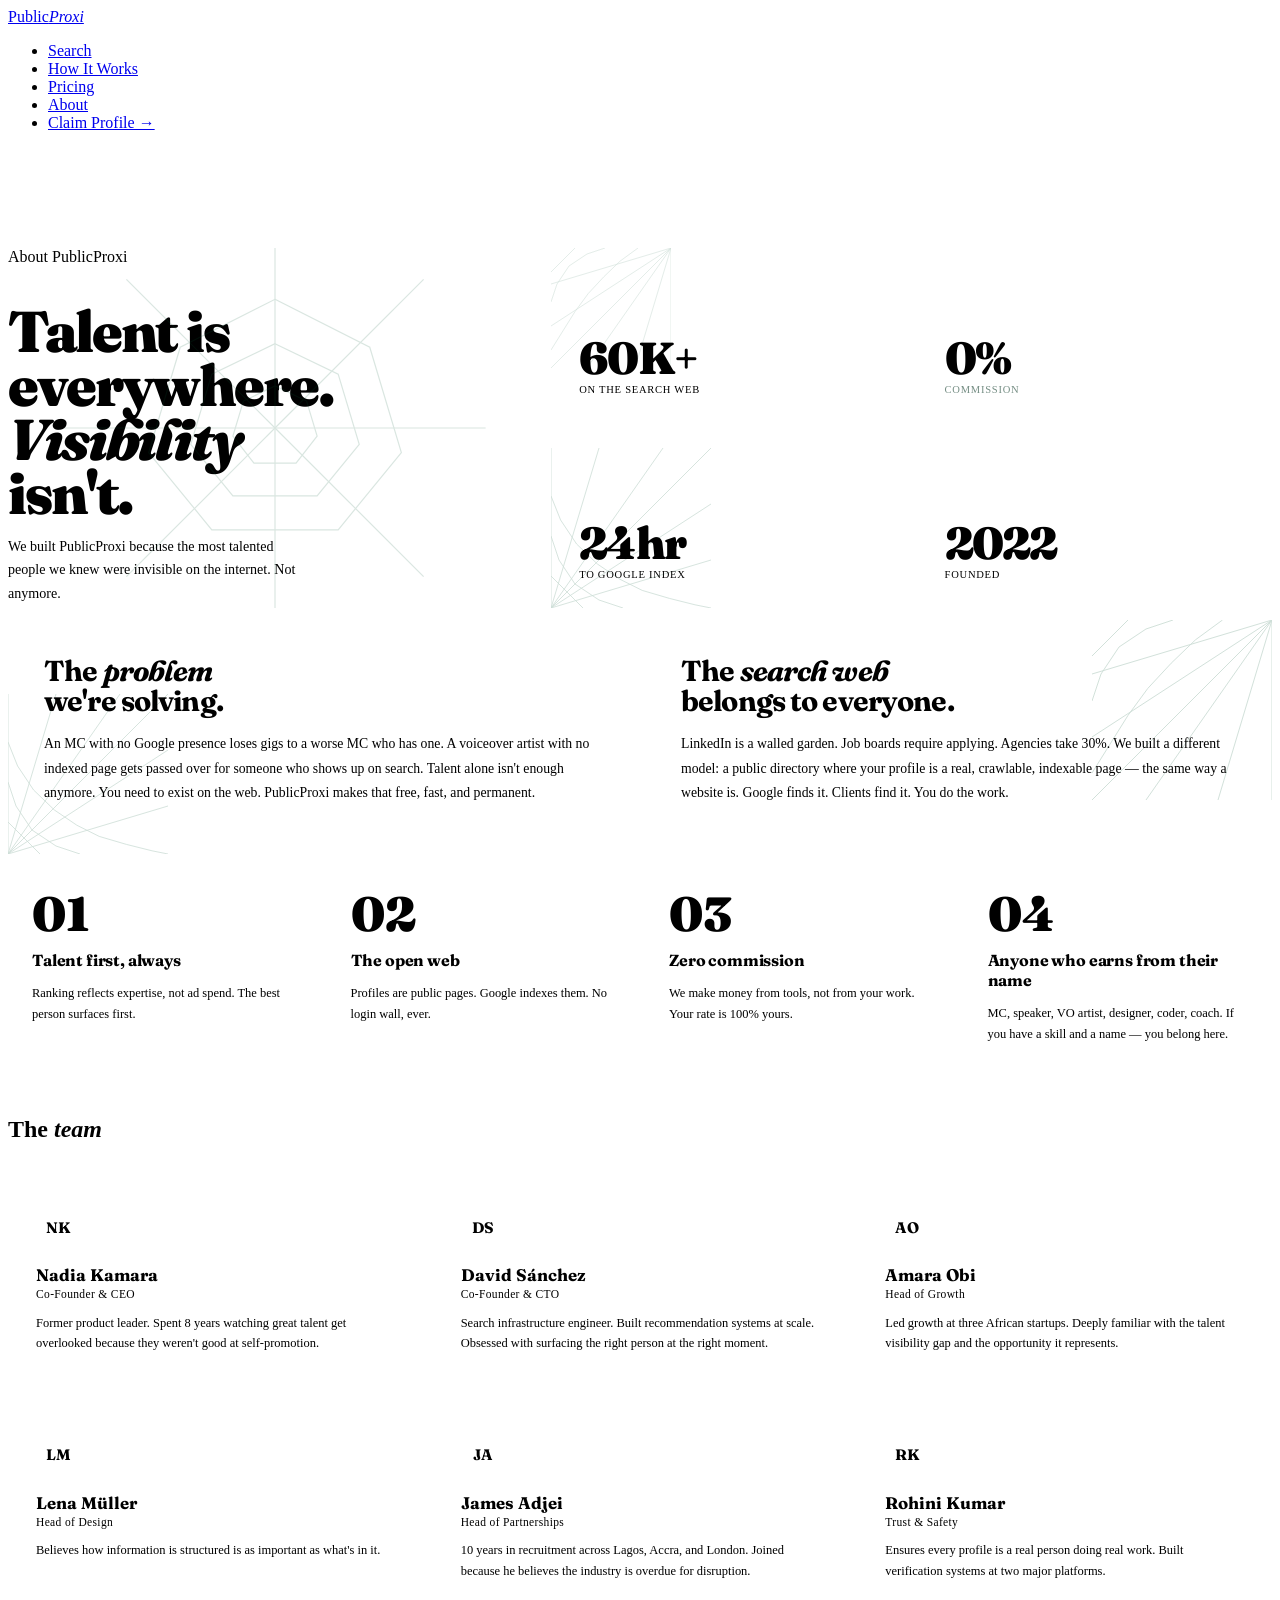
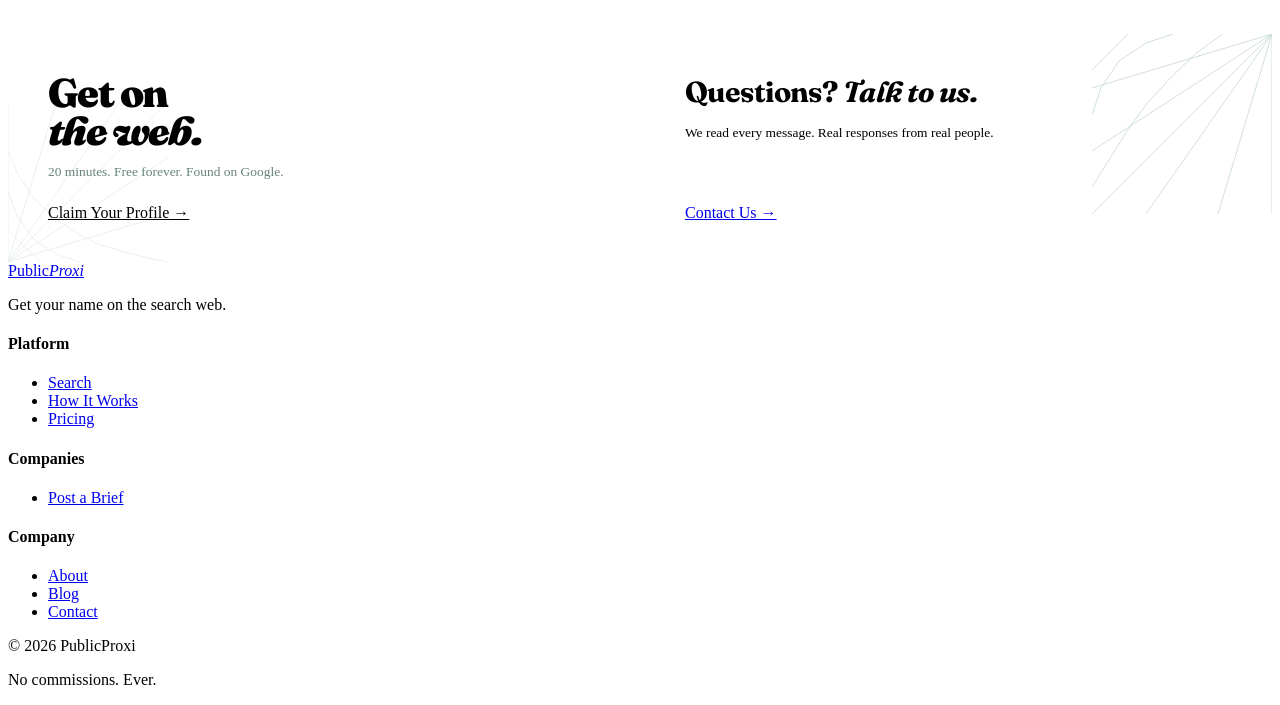
==== about.html @ 4a05eae5 "demo upload" ====
<!DOCTYPE html><html lang="en"><head><meta charset="UTF-8"/><meta name="viewport" content="width=device-width,initial-scale=1.0"/><title>About — PublicProxi</title><link rel="preconnect" href="https://fonts.googleapis.com"/><link rel="preconnect" href="https://fonts.gstatic.com" crossorigin/><link href="https://fonts.googleapis.com/css2?family=Fraunces:ital,opsz,wght@0,9..144,700;0,9..144,900;1,9..144,300;1,9..144,700&family=DM+Sans:wght@300;400;500&display=swap" rel="stylesheet"/><link rel="stylesheet" href="shared.css"/>
<style>
.page-top{padding-top:100px}
.web-radial{position:absolute;inset:0;pointer-events:none;z-index:0;opacity:.15;display:flex;align-items:center;justify-content:center}
.web-radial svg{width:130%;height:130%;position:absolute;top:50%;left:50%;transform:translate(-50%,-50%)}
.wc{position:absolute;pointer-events:none;z-index:0}
.wc-tr{top:0;right:0;width:180px;height:180px;opacity:.2}
.wc-bl{bottom:0;left:0;width:160px;height:160px;opacity:.2}
.wc-tl{top:0;left:0;width:150px;height:150px;opacity:.18}
/* HERO */
.g-about-hero{display:grid;grid-template-columns:1.5fr 1fr 1fr;grid-template-rows:auto auto;gap:10px;margin-bottom:12px}
.t-ah-hl{grid-column:1;grid-row:1/3;background:var(--void);position:relative;overflow:hidden}
.t-ah-hl .ti{justify-content:flex-end;min-height:360px}
.ah-h{font-family:'Fraunces',serif;font-size:clamp(2.5rem,4.5vw,4.5rem);font-weight:900;letter-spacing:-.04em;line-height:.94;margin-bottom:14px}
.ah-h em{font-style:italic;color:var(--signal)}
.ah-p{font-size:.88rem;color:var(--muted);font-weight:300;line-height:1.65;max-width:300px}
.t-stat{display:flex;flex-direction:column;justify-content:flex-end;padding:28px;position:relative;overflow:hidden}
.t-stata{grid-column:2;grid-row:1;background:var(--surface);border:1px solid var(--rule);border-radius:var(--radius)}
.t-statb{grid-column:3;grid-row:1;background:var(--signal);border-radius:var(--radius)}
.t-statc{grid-column:2;grid-row:2;background:var(--lift);border:1px solid var(--rule);border-radius:var(--radius)}
.t-statd{grid-column:3;grid-row:2;background:var(--surface);border:1px solid var(--rule);border-radius:var(--radius)}
.sn{font-family:'Fraunces',serif;font-size:2.8rem;font-weight:900;letter-spacing:-.04em;line-height:1;margin-bottom:3px}
.sn em{font-style:normal;color:var(--signal)}
.t-statb .sn{color:var(--void)}.t-statb .sn em{color:var(--void)}
.sl{font-size:.66rem;color:var(--muted);text-transform:uppercase;letter-spacing:.07em}
.t-statb .sl{color:rgba(2,48,30,.55)}
/* MANIFESTO */
.g-manifesto{display:grid;grid-template-columns:1fr 1fr;gap:10px;margin-bottom:12px}
.t-mani{background:var(--lift);border-radius:var(--radius);border:1px solid var(--rule);padding:36px;position:relative;overflow:hidden}
.mani-h{font-family:'Fraunces',serif;font-size:1.8rem;font-weight:700;letter-spacing:-.03em;line-height:1.05;margin-bottom:16px}
.mani-h em{font-style:italic;color:var(--signal)}
.mani-p{font-size:.86rem;color:var(--muted);line-height:1.75;font-weight:300}
/* BELIEFS */
.g-beliefs{display:grid;grid-template-columns:repeat(4,1fr);gap:10px;margin-bottom:12px}
.belief{background:var(--surface);border:1px solid var(--rule);border-radius:var(--radius);padding:24px;position:relative;overflow:hidden;transition:background .2s}
.belief:hover{background:var(--lift)}
.belief-n{font-family:'Fraunces',serif;font-size:3rem;font-weight:900;color:var(--rule);line-height:1;margin-bottom:12px;transition:color .3s}
.belief:hover .belief-n{color:var(--signal)}
.belief-h{font-family:'Fraunces',serif;font-size:1rem;font-weight:700;letter-spacing:-.01em;margin-bottom:8px}
.belief-p{font-size:.78rem;color:var(--muted);line-height:1.65;font-weight:300}
/* TEAM */
.g-team{display:grid;grid-template-columns:repeat(3,1fr);gap:10px;margin-bottom:12px}
.team-label{grid-column:1/-1;padding:4px 0}
.tcard{background:var(--surface);border:1px solid var(--rule);border-radius:var(--radius);padding:28px;transition:background .2s}
.tcard:hover{background:var(--lift)}
.tc-avi{width:44px;height:44px;border-radius:50%;background:var(--lift);border:1.5px solid var(--rule);display:flex;align-items:center;justify-content:center;font-family:'Fraunces',serif;font-size:.95rem;font-weight:700;margin-bottom:16px}
.tc-name{font-family:'Fraunces',serif;font-size:1.05rem;font-weight:700;margin-bottom:3px}
.tc-role{font-size:.72rem;color:var(--signal);font-weight:500;letter-spacing:.03em;margin-bottom:10px}
.tc-bio{font-size:.78rem;color:var(--muted);line-height:1.65;font-weight:300}
/* CTA */
.g-acta{display:grid;grid-template-columns:1fr 1fr;gap:10px}
.acta-sig{background:var(--signal);border-radius:var(--radius);padding:40px;position:relative;overflow:hidden}
.acta-h{font-family:'Fraunces',serif;font-size:2.5rem;font-weight:900;line-height:.96;letter-spacing:-.04em;color:var(--void);margin-bottom:10px}
.acta-h em{font-style:italic}
.acta-p{font-size:.84rem;color:rgba(2,48,30,.6);font-weight:300;margin-bottom:24px}
.acta-dark{background:var(--void);border-radius:var(--radius);padding:40px;border:1px solid var(--rule);position:relative;overflow:hidden;display:flex;flex-direction:column;justify-content:space-between}
.acta-dh{font-family:'Fraunces',serif;font-size:1.8rem;font-weight:700;letter-spacing:-.02em;margin-bottom:10px}
.acta-dh em{font-style:italic;color:var(--signal)}
.acta-dp{font-size:.84rem;color:var(--muted);font-weight:300;line-height:1.6}
@media(max-width:900px){
  .g-about-hero{grid-template-columns:1fr 1fr}
  .t-ah-hl{grid-column:1/3}
  .g-manifesto,.g-acta{grid-template-columns:1fr}
  .g-beliefs{grid-template-columns:1fr 1fr}
  .g-team{grid-template-columns:1fr 1fr}
}
</style></head><body>
<svg width="0" height="0" style="position:absolute"><defs>
<symbol id="wf" viewBox="0 0 400 400"><g fill="none" stroke="#0A5C38" stroke-width="1"><line x1="200" y1="200" x2="200" y2="20"/><line x1="200" y1="200" x2="327" y2="73"/><line x1="200" y1="200" x2="380" y2="200"/><line x1="200" y1="200" x2="327" y2="327"/><line x1="200" y1="200" x2="200" y2="380"/><line x1="200" y1="200" x2="73" y2="327"/><line x1="200" y1="200" x2="20" y2="200"/><line x1="200" y1="200" x2="73" y2="73"/><polygon points="200,164 227,177 236,207 218,230 182,230 164,207 173,177"/><polygon points="200,128 254,154 272,214 236,258 164,258 128,214 146,154"/><polygon points="200,90 281,131 308,221 254,287 146,287 92,221 119,131"/></g></symbol>
<symbol id="wtr" viewBox="0 0 200 200"><g fill="none" stroke="#0A5C38" stroke-width="1"><line x1="200" y1="0" x2="0" y2="200"/><line x1="200" y1="0" x2="60" y2="200"/><line x1="200" y1="0" x2="140" y2="200"/><line x1="200" y1="0" x2="200" y2="200"/><line x1="200" y1="0" x2="0" y2="60"/><line x1="200" y1="0" x2="0" y2="130"/><polyline points="40,0 20,20 0,40"/><polyline points="90,0 60,10 30,30 10,60 0,90"/><polyline points="145,0 115,22 88,48 62,76 40,106 20,138 0,170"/></g></symbol>
<symbol id="wbl" viewBox="0 0 200 200"><g fill="none" stroke="#0A5C38" stroke-width="1"><line x1="0" y1="200" x2="200" y2="0"/><line x1="0" y1="200" x2="140" y2="0"/><line x1="0" y1="200" x2="60" y2="0"/><line x1="0" y1="200" x2="0" y2="0"/><line x1="0" y1="200" x2="200" y2="140"/><line x1="0" y1="200" x2="200" y2="70"/><polyline points="0,160 20,180 40,200"/><polyline points="0,110 10,140 30,170 60,190 90,200"/><polyline points="0,60 12,90 32,120 58,145 86,164 114,178 148,188 180,196 200,200"/></g></symbol>
</defs></svg>
<nav id="nav"><a href="index.html" class="logo">Public<em>Proxi</em></a><ul class="nav-links"><li><a href="search.html">Search</a></li><li><a href="how-it-works.html">How It Works</a></li><li><a href="pricing.html">Pricing</a></li><li><a href="about.html" class="active">About</a></li><li><a href="search.html" class="nav-pill">Claim Profile →</a></li></ul></nav>
<div class="page"><div class="page-top">
<div class="g-about-hero">
  <div class="tile t-ah-hl">
    <div class="web-radial"><svg><use href="#wf"/></svg></div>
    <div class="ti">
      <div class="eyebrow">About PublicProxi</div>
      <h1 class="ah-h">Talent is<br>everywhere.<br><em>Visibility</em><br>isn't.</h1>
      <p class="ah-p">We built PublicProxi because the most talented people we knew were invisible on the internet. Not anymore.</p>
    </div>
  </div>
  <div class="t-stat t-stata fu"><div class="wc wc-tl" style="width:120px;height:120px"><svg width="100%" height="100%"><use href="#wtr"/></svg></div><div class="sn" style="position:relative;z-index:1">60<em>K+</em></div><div class="sl" style="position:relative;z-index:1">On the search web</div></div>
  <div class="t-stat t-statb fu"><div class="sn">0<em>%</em></div><div class="sl">Commission</div></div>
  <div class="t-stat t-statc fu"><div class="wc wc-bl"><svg width="100%" height="100%"><use href="#wbl"/></svg></div><div class="sn" style="position:relative;z-index:1">24<em>hr</em></div><div class="sl" style="position:relative;z-index:1">To Google index</div></div>
  <div class="t-stat t-statd fu"><div class="sn">2022</div><div class="sl">Founded</div></div>
</div>
<!-- MANIFESTO -->
<div class="g-manifesto">
  <div class="t-mani fu">
    <div class="wc wc-bl"><svg width="100%" height="100%"><use href="#wbl"/></svg></div>
    <div style="position:relative;z-index:1">
      <div class="mani-h">The <em>problem</em><br>we're solving.</div>
      <p class="mani-p">An MC with no Google presence loses gigs to a worse MC who has one. A voiceover artist with no indexed page gets passed over for someone who shows up on search. Talent alone isn't enough anymore. You need to exist on the web. PublicProxi makes that free, fast, and permanent.</p>
    </div>
  </div>
  <div class="t-mani fu" style="background:var(--void);border-color:var(--rule)">
    <div class="wc wc-tr"><svg width="100%" height="100%"><use href="#wtr"/></svg></div>
    <div style="position:relative;z-index:1">
      <div class="mani-h">The <em>search web</em><br>belongs to everyone.</div>
      <p class="mani-p">LinkedIn is a walled garden. Job boards require applying. Agencies take 30%. We built a different model: a public directory where your profile is a real, crawlable, indexable page — the same way a website is. Google finds it. Clients find it. You do the work.</p>
    </div>
  </div>
</div>
<!-- BELIEFS -->
<div class="g-beliefs">
  <div class="belief fu"><div class="belief-n">01</div><div class="belief-h">Talent first, always</div><p class="belief-p">Ranking reflects expertise, not ad spend. The best person surfaces first.</p></div>
  <div class="belief fu"><div class="belief-n">02</div><div class="belief-h">The open web</div><p class="belief-p">Profiles are public pages. Google indexes them. No login wall, ever.</p></div>
  <div class="belief fu"><div class="belief-n">03</div><div class="belief-h">Zero commission</div><p class="belief-p">We make money from tools, not from your work. Your rate is 100% yours.</p></div>
  <div class="belief fu"><div class="belief-n">04</div><div class="belief-h">Anyone who earns from their name</div><p class="belief-p">MC, speaker, VO artist, designer, coder, coach. If you have a skill and a name — you belong here.</p></div>
</div>
<!-- TEAM -->
<div class="g-team">
  <div class="team-label"><h2 class="sec-h">The <em>team</em></h2></div>
  <div class="tcard fu"><div class="tc-avi">NK</div><div class="tc-name">Nadia Kamara</div><div class="tc-role">Co-Founder & CEO</div><p class="tc-bio">Former product leader. Spent 8 years watching great talent get overlooked because they weren't good at self-promotion.</p></div>
  <div class="tcard fu"><div class="tc-avi">DS</div><div class="tc-name">David Sánchez</div><div class="tc-role">Co-Founder & CTO</div><p class="tc-bio">Search infrastructure engineer. Built recommendation systems at scale. Obsessed with surfacing the right person at the right moment.</p></div>
  <div class="tcard fu"><div class="tc-avi">AO</div><div class="tc-name">Amara Obi</div><div class="tc-role">Head of Growth</div><p class="tc-bio">Led growth at three African startups. Deeply familiar with the talent visibility gap and the opportunity it represents.</p></div>
  <div class="tcard fu"><div class="tc-avi">LM</div><div class="tc-name">Lena Müller</div><div class="tc-role">Head of Design</div><p class="tc-bio">Believes how information is structured is as important as what's in it.</p></div>
  <div class="tcard fu"><div class="tc-avi">JA</div><div class="tc-name">James Adjei</div><div class="tc-role">Head of Partnerships</div><p class="tc-bio">10 years in recruitment across Lagos, Accra, and London. Joined because he believes the industry is overdue for disruption.</p></div>
  <div class="tcard fu"><div class="tc-avi">RK</div><div class="tc-name">Rohini Kumar</div><div class="tc-role">Trust & Safety</div><p class="tc-bio">Ensures every profile is a real person doing real work. Built verification systems at two major platforms.</p></div>
</div>
<!-- CTA -->
<div class="g-acta">
  <div class="acta-sig fu">
    <div class="wc wc-bl" style="opacity:.1"><svg width="100%" height="100%" style="stroke:#02301E"><use href="#wbl"/></svg></div>
    <div style="position:relative;z-index:1">
      <div class="acta-h">Get on<br><em>the web.</em></div>
      <p class="acta-p">20 minutes. Free forever. Found on Google.</p>
      <a href="search.html" class="btn b-dk" style="background:var(--void);color:var(--signal)">Claim Your Profile →</a>
    </div>
  </div>
  <div class="acta-dark fu">
    <div class="wc wc-tr"><svg width="100%" height="100%"><use href="#wtr"/></svg></div>
    <div style="position:relative;z-index:1">
      <div class="acta-dh">Questions? <em>Talk to us.</em></div>
      <p class="acta-dp">We read every message. Real responses from real people.</p>
    </div>
    <a href="contact.html" class="btn b-out" style="width:fit-content;position:relative;z-index:1">Contact Us →</a>
  </div>
</div>
</div></div>
<footer class="pp-footer"><div><a href="index.html" class="fl">Public<em>Proxi</em></a><p class="ft">Get your name on the search web.</p></div><div class="fc"><h4>Platform</h4><ul><li><a href="search.html">Search</a></li><li><a href="how-it-works.html">How It Works</a></li><li><a href="pricing.html">Pricing</a></li></ul></div><div class="fc"><h4>Companies</h4><ul><li><a href="post-brief.html">Post a Brief</a></li></ul></div><div class="fc"><h4>Company</h4><ul><li><a href="about.html">About</a></li><li><a href="blog.html">Blog</a></li><li><a href="contact.html">Contact</a></li></ul></div></footer>
<div class="pp-fb"><p>© 2026 PublicProxi</p><p>No commissions. Ever.</p></div>
<script>const nav=document.getElementById('nav');window.addEventListener('scroll',()=>nav.classList.toggle('scrolled',scrollY>60));const obs=new IntersectionObserver(e=>e.forEach(x=>{if(x.isIntersecting)x.target.classList.add('on')}),{threshold:.07});document.querySelectorAll('.fu').forEach(el=>obs.observe(el));</script>
</body></html>
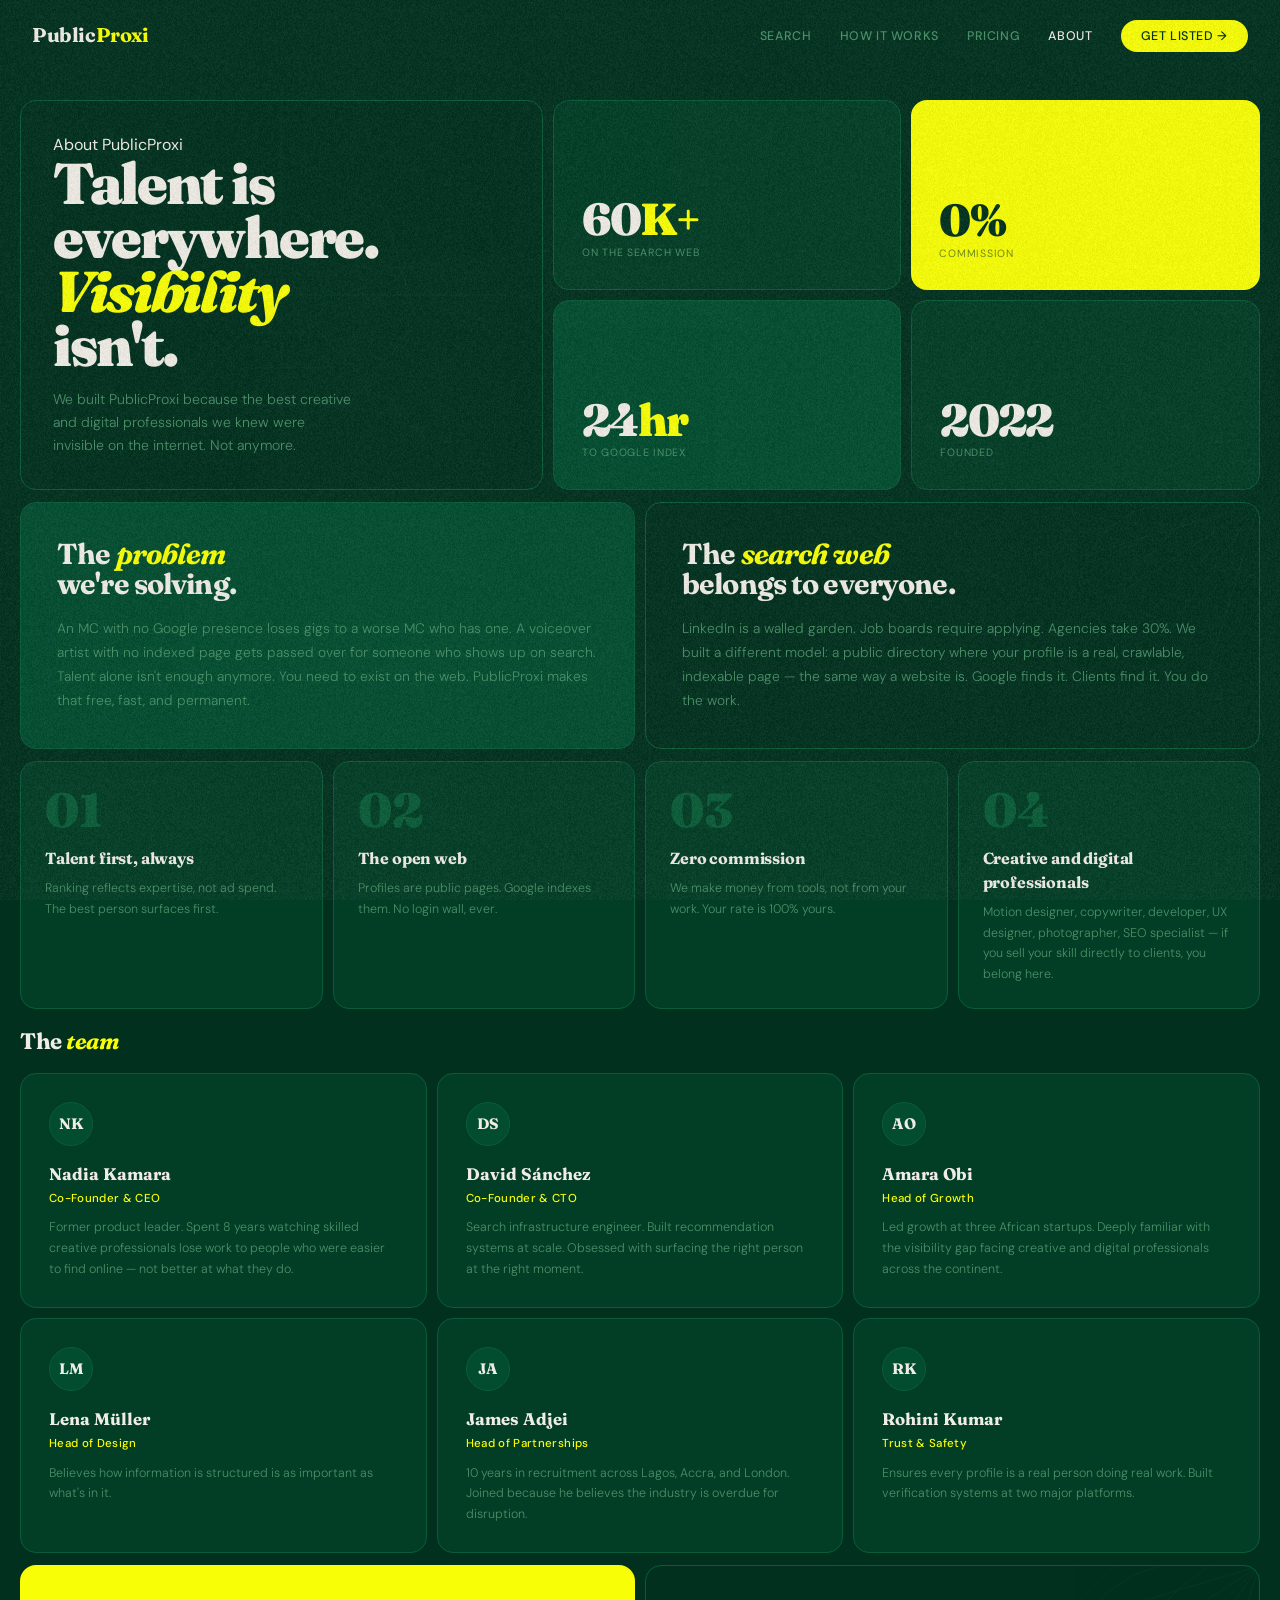
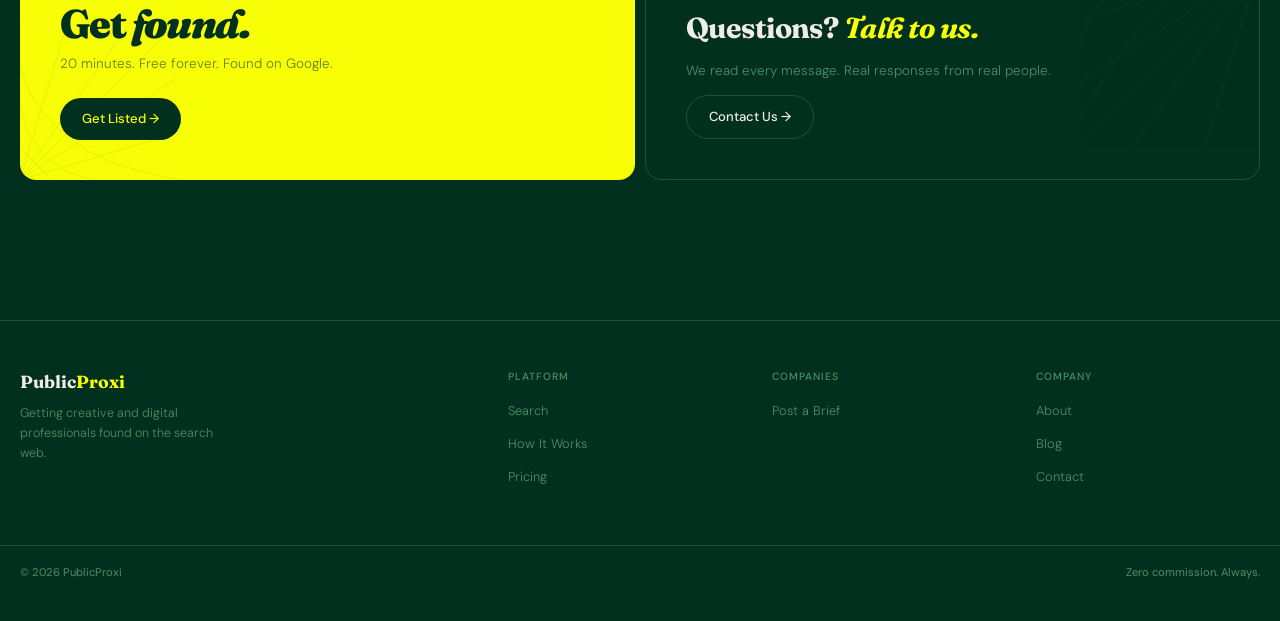
==== commit 34e42dee: "update" ====
--- a/about.html
+++ b/about.html
@@ -70,7 +70,7 @@
 <symbol id="wtr" viewBox="0 0 200 200"><g fill="none" stroke="#0A5C38" stroke-width="1"><line x1="200" y1="0" x2="0" y2="200"/><line x1="200" y1="0" x2="60" y2="200"/><line x1="200" y1="0" x2="140" y2="200"/><line x1="200" y1="0" x2="200" y2="200"/><line x1="200" y1="0" x2="0" y2="60"/><line x1="200" y1="0" x2="0" y2="130"/><polyline points="40,0 20,20 0,40"/><polyline points="90,0 60,10 30,30 10,60 0,90"/><polyline points="145,0 115,22 88,48 62,76 40,106 20,138 0,170"/></g></symbol>
 <symbol id="wbl" viewBox="0 0 200 200"><g fill="none" stroke="#0A5C38" stroke-width="1"><line x1="0" y1="200" x2="200" y2="0"/><line x1="0" y1="200" x2="140" y2="0"/><line x1="0" y1="200" x2="60" y2="0"/><line x1="0" y1="200" x2="0" y2="0"/><line x1="0" y1="200" x2="200" y2="140"/><line x1="0" y1="200" x2="200" y2="70"/><polyline points="0,160 20,180 40,200"/><polyline points="0,110 10,140 30,170 60,190 90,200"/><polyline points="0,60 12,90 32,120 58,145 86,164 114,178 148,188 180,196 200,200"/></g></symbol>
 </defs></svg>
-<nav id="nav"><a href="index.html" class="logo">Public<em>Proxi</em></a><ul class="nav-links"><li><a href="search.html">Search</a></li><li><a href="how-it-works.html">How It Works</a></li><li><a href="pricing.html">Pricing</a></li><li><a href="about.html" class="active">About</a></li><li><a href="search.html" class="nav-pill">Claim Profile →</a></li></ul></nav>
+<nav id="nav"><a href="index.html" class="logo">Public<em>Proxi</em></a><ul class="nav-links"><li><a href="search.html">Search</a></li><li><a href="how-it-works.html">How It Works</a></li><li><a href="pricing.html">Pricing</a></li><li><a href="about.html" class="active">About</a></li><li><a href="search.html" class="nav-pill">Get Listed →</a></li></ul></nav>
 <div class="page"><div class="page-top">
 <div class="g-about-hero">
   <div class="tile t-ah-hl">
@@ -78,7 +78,7 @@
     <div class="ti">
       <div class="eyebrow">About PublicProxi</div>
       <h1 class="ah-h">Talent is<br>everywhere.<br><em>Visibility</em><br>isn't.</h1>
-      <p class="ah-p">We built PublicProxi because the most talented people we knew were invisible on the internet. Not anymore.</p>
+      <p class="ah-p">We built PublicProxi because the best creative and digital professionals we knew were invisible on the internet. Not anymore.</p>
     </div>
   </div>
   <div class="t-stat t-stata fu"><div class="wc wc-tl" style="width:120px;height:120px"><svg width="100%" height="100%"><use href="#wtr"/></svg></div><div class="sn" style="position:relative;z-index:1">60<em>K+</em></div><div class="sl" style="position:relative;z-index:1">On the search web</div></div>
@@ -108,14 +108,14 @@
   <div class="belief fu"><div class="belief-n">01</div><div class="belief-h">Talent first, always</div><p class="belief-p">Ranking reflects expertise, not ad spend. The best person surfaces first.</p></div>
   <div class="belief fu"><div class="belief-n">02</div><div class="belief-h">The open web</div><p class="belief-p">Profiles are public pages. Google indexes them. No login wall, ever.</p></div>
   <div class="belief fu"><div class="belief-n">03</div><div class="belief-h">Zero commission</div><p class="belief-p">We make money from tools, not from your work. Your rate is 100% yours.</p></div>
-  <div class="belief fu"><div class="belief-n">04</div><div class="belief-h">Anyone who earns from their name</div><p class="belief-p">MC, speaker, VO artist, designer, coder, coach. If you have a skill and a name — you belong here.</p></div>
+  <div class="belief fu"><div class="belief-n">04</div><div class="belief-h">Creative and digital professionals</div><p class="belief-p">Motion designer, copywriter, developer, UX designer, photographer, SEO specialist — if you sell your skill directly to clients, you belong here.</p></div>
 </div>
 <!-- TEAM -->
 <div class="g-team">
   <div class="team-label"><h2 class="sec-h">The <em>team</em></h2></div>
-  <div class="tcard fu"><div class="tc-avi">NK</div><div class="tc-name">Nadia Kamara</div><div class="tc-role">Co-Founder & CEO</div><p class="tc-bio">Former product leader. Spent 8 years watching great talent get overlooked because they weren't good at self-promotion.</p></div>
+  <div class="tcard fu"><div class="tc-avi">NK</div><div class="tc-name">Nadia Kamara</div><div class="tc-role">Co-Founder & CEO</div><p class="tc-bio">Former product leader. Spent 8 years watching skilled creative professionals lose work to people who were easier to find online — not better at what they do.</p></div>
   <div class="tcard fu"><div class="tc-avi">DS</div><div class="tc-name">David Sánchez</div><div class="tc-role">Co-Founder & CTO</div><p class="tc-bio">Search infrastructure engineer. Built recommendation systems at scale. Obsessed with surfacing the right person at the right moment.</p></div>
-  <div class="tcard fu"><div class="tc-avi">AO</div><div class="tc-name">Amara Obi</div><div class="tc-role">Head of Growth</div><p class="tc-bio">Led growth at three African startups. Deeply familiar with the talent visibility gap and the opportunity it represents.</p></div>
+  <div class="tcard fu"><div class="tc-avi">AO</div><div class="tc-name">Amara Obi</div><div class="tc-role">Head of Growth</div><p class="tc-bio">Led growth at three African startups. Deeply familiar with the visibility gap facing creative and digital professionals across the continent.</p></div>
   <div class="tcard fu"><div class="tc-avi">LM</div><div class="tc-name">Lena Müller</div><div class="tc-role">Head of Design</div><p class="tc-bio">Believes how information is structured is as important as what's in it.</p></div>
   <div class="tcard fu"><div class="tc-avi">JA</div><div class="tc-name">James Adjei</div><div class="tc-role">Head of Partnerships</div><p class="tc-bio">10 years in recruitment across Lagos, Accra, and London. Joined because he believes the industry is overdue for disruption.</p></div>
   <div class="tcard fu"><div class="tc-avi">RK</div><div class="tc-name">Rohini Kumar</div><div class="tc-role">Trust & Safety</div><p class="tc-bio">Ensures every profile is a real person doing real work. Built verification systems at two major platforms.</p></div>
@@ -125,9 +125,9 @@
   <div class="acta-sig fu">
     <div class="wc wc-bl" style="opacity:.1"><svg width="100%" height="100%" style="stroke:#02301E"><use href="#wbl"/></svg></div>
     <div style="position:relative;z-index:1">
-      <div class="acta-h">Get on<br><em>the web.</em></div>
+      <div class="acta-h">Get <em>found.</em></div>
       <p class="acta-p">20 minutes. Free forever. Found on Google.</p>
-      <a href="search.html" class="btn b-dk" style="background:var(--void);color:var(--signal)">Claim Your Profile →</a>
+      <a href="search.html" class="btn b-dk" style="background:var(--void);color:var(--signal)">Get Listed →</a>
     </div>
   </div>
   <div class="acta-dark fu">
@@ -140,7 +140,7 @@
   </div>
 </div>
 </div></div>
-<footer class="pp-footer"><div><a href="index.html" class="fl">Public<em>Proxi</em></a><p class="ft">Get your name on the search web.</p></div><div class="fc"><h4>Platform</h4><ul><li><a href="search.html">Search</a></li><li><a href="how-it-works.html">How It Works</a></li><li><a href="pricing.html">Pricing</a></li></ul></div><div class="fc"><h4>Companies</h4><ul><li><a href="post-brief.html">Post a Brief</a></li></ul></div><div class="fc"><h4>Company</h4><ul><li><a href="about.html">About</a></li><li><a href="blog.html">Blog</a></li><li><a href="contact.html">Contact</a></li></ul></div></footer>
-<div class="pp-fb"><p>© 2026 PublicProxi</p><p>No commissions. Ever.</p></div>
+<footer class="pp-footer"><div><a href="index.html" class="fl">Public<em>Proxi</em></a><p class="ft">Getting creative and digital professionals found on the search web.</p></div><div class="fc"><h4>Platform</h4><ul><li><a href="search.html">Search</a></li><li><a href="how-it-works.html">How It Works</a></li><li><a href="pricing.html">Pricing</a></li></ul></div><div class="fc"><h4>Companies</h4><ul><li><a href="post-brief.html">Post a Brief</a></li></ul></div><div class="fc"><h4>Company</h4><ul><li><a href="about.html">About</a></li><li><a href="blog.html">Blog</a></li><li><a href="contact.html">Contact</a></li></ul></div></footer>
+<div class="pp-fb"><p>© 2026 PublicProxi</p><p>Zero commission. Always.</p></div>
 <script>const nav=document.getElementById('nav');window.addEventListener('scroll',()=>nav.classList.toggle('scrolled',scrollY>60));const obs=new IntersectionObserver(e=>e.forEach(x=>{if(x.isIntersecting)x.target.classList.add('on')}),{threshold:.07});document.querySelectorAll('.fu').forEach(el=>obs.observe(el));</script>
 </body></html>
--- a/shared.css
+++ b/shared.css
@@ -0,0 +1,173 @@
+*,*::before,*::after{box-sizing:border-box;margin:0;padding:0}
+:root{--void:#02301E;--surface:#023D26;--lift:#024D30;--rule:#0A5C38;--signal:#F8FE06;--text:#F0EDE6;--muted:#4A9068;--deep:#02C57A;--radius:16px}
+html{scroll-behavior:smooth}
+body{background:var(--void);color:var(--text);font-family:'DM Sans',sans-serif;font-size:16px;line-height:1.5;overflow-x:hidden}
+body::before {
+    content: '';
+    display: block;
+    position: fixed;
+    top: 0;
+    left: 0;
+    width: 100%;
+    height: 100%;
+    opacity: .5;
+    background: url(./noise.webp);
+    background-repeat: repeat;
+    background-size: 257px auto;
+    pointer-events: none;
+    z-index: 999;
+}
+
+/* ── SHARED NAV ── */
+nav{position:fixed;top:0;left:0;right:0;z-index:100;display:flex;align-items:center;justify-content:space-between;padding:20px 32px;transition:background .3s}
+nav.scrolled{background:rgba(2,48,30,.92);backdrop-filter:blur(16px);border-bottom:1px solid var(--rule)}
+.logo{font-family:'Fraunces',serif;font-size:1.25rem;font-weight:700;color:var(--text);text-decoration:none;letter-spacing:-.02em}
+.logo em{font-style:normal;color:var(--signal)}
+.nav-links{display:flex;gap:28px;list-style:none;align-items:center}
+.nav-links a{color:var(--muted);text-decoration:none;font-size:.78rem;font-weight:500;letter-spacing:.05em;text-transform:uppercase;transition:color .2s}
+.nav-links a:hover,.nav-links a.active{color:var(--text)}
+.nav-pill{background:var(--signal);color:var(--void)!important;padding:8px 20px;border-radius:100px;font-weight:500!important;transition:opacity .2s!important}
+.nav-pill:hover{opacity:.88!important}
+
+/* ── SHARED TILE ── */
+.tile{background:var(--surface);border-radius:var(--radius);border:1px solid var(--rule);overflow:hidden;position:relative}
+.ti{position:relative;z-index:1;padding:32px;height:100%;display:flex;flex-direction:column}
+
+/* ── SHARED BTNS ── */
+.btn{display:inline-block;text-decoration:none;font-family:'DM Sans',sans-serif;font-size:.82rem;font-weight:500;padding:11px 22px;border-radius:100px;transition:all .2s;cursor:pointer;border:none}
+.b-sig{background:var(--signal);color:var(--void)}.b-sig:hover{opacity:.88}
+.b-out{background:transparent;border:1px solid var(--rule);color:var(--text)}.b-out:hover{border-color:var(--muted)}
+.b-dk{background:var(--void);color:var(--signal);display:inline-block;text-decoration:none;font-family:'DM Sans',sans-serif;font-size:.82rem;font-weight:500;padding:11px 22px;border-radius:100px;transition:opacity .2s}.b-dk:hover{opacity:.85}
+
+/* ── SHARED FOOTER ── */
+.pp-footer{max-width:1320px;margin:60px auto 0;padding:48px 20px 0;border-top:1px solid var(--rule);display:grid;grid-template-columns:2fr 1fr 1fr 1fr;gap:40px}
+.fl{font-family:'Fraunces',serif;font-size:1.1rem;font-weight:700;text-decoration:none;color:var(--text)}
+.fl em{font-style:normal;color:var(--signal)}
+.ft{font-size:.78rem;color:var(--muted);font-weight:300;margin-top:9px;line-height:1.6;max-width:200px}
+.fc h4{font-size:.65rem;font-weight:500;letter-spacing:.1em;text-transform:uppercase;color:var(--muted);margin-bottom:14px}
+.fc ul{list-style:none}.fc li{margin-bottom:9px}
+.fc a{font-size:.8rem;color:var(--muted);text-decoration:none;transition:color .2s;font-weight:300}.fc a:hover{color:var(--text)}
+.pp-fb{max-width:1320px;margin:0 auto;padding:18px 20px 40px;display:flex;align-items:center;justify-content:space-between;border-top:1px solid var(--rule);margin-top:48px}
+.pp-fb p{font-size:.7rem;color:var(--muted)}
+
+/* ── ANIM ── */
+.fu{opacity:0;transform:translateY(14px);transition:opacity .5s ease,transform .5s ease}
+.fu.on{opacity:1;transform:translateY(0)}
+
+/* ── COBWEB HELPERS ── */
+.web-radial{position:absolute;inset:0;pointer-events:none;z-index:0;display:flex;align-items:center;justify-content:center;opacity:.18}
+.web-radial svg{width:130%;height:130%;position:absolute;top:50%;left:50%;transform:translate(-50%,-50%)}
+.wc{position:absolute;pointer-events:none;z-index:0}
+.wc-tr{top:0;right:0;width:180px;height:180px;opacity:.2}
+.wc-bl{bottom:0;left:0;width:160px;height:160px;opacity:.2}
+.wc-tl{top:0;left:0;width:150px;height:150px;opacity:.18}
+.wc-br{bottom:0;right:0;width:150px;height:150px;opacity:.18}
+
+/* ── PAGE WRAP ── */
+.page{padding:0 20px 80px;max-width:1320px;margin:0 auto}
+
+/* ── HERO ── */
+.hero-wrap{padding-top:96px;margin-bottom:12px}
+.g-hero{display:grid;grid-template-columns:2.2fr 1fr 1fr;grid-template-rows:340px 160px;gap:10px}
+.t-hl{grid-column:1;grid-row:1/3;background:var(--void)}
+.t-hl .ti{justify-content:flex-end}
+.h1{font-family:'Fraunces',serif;font-size:clamp(3rem,5vw,5.6rem);font-weight:900;line-height:.94;letter-spacing:-.04em;margin-bottom:20px}
+.h1 em{font-style:italic;color:var(--signal)}
+.h1-sub{font-size:.88rem;color:var(--muted);font-weight:300;line-height:1.65;max-width:300px;margin-bottom:24px}
+.pill-row{display:flex;gap:8px;flex-wrap:wrap}
+
+.t-srch{grid-column:2/4;grid-row:1;background:var(--lift)}
+.t-srch .ti{justify-content:center;gap:14px}
+.srch-lbl{font-size:.68rem;font-weight:500;letter-spacing:.12em;text-transform:uppercase;color:var(--muted)}
+.srch-shell{display:flex;align-items:center;background:var(--surface);border:1px solid var(--rule);border-radius:100px;overflow:hidden;transition:border-color .2s,box-shadow .2s}
+.srch-shell:focus-within{border-color:var(--signal);box-shadow:0 0 0 3px rgba(248,254,6,.1)}
+.s-ico{padding:0 16px;color:var(--muted);display:flex;align-items:center;flex-shrink:0}
+.s-ico svg{width:15px;height:15px}
+#sq{flex:1;background:transparent;border:none;outline:none;color:var(--text);font-family:'DM Sans',sans-serif;font-size:.9rem;padding:13px 0;caret-color:var(--signal)}
+#sq::placeholder{color:var(--muted)}
+.s-btn{background:var(--signal);border:none;color:var(--void);font-family:'DM Sans',sans-serif;font-size:.78rem;font-weight:500;padding:13px 22px;cursor:pointer;transition:opacity .2s;border-radius:0 100px 100px 0}
+.s-btn:hover{opacity:.88}
+.tags{display:flex;flex-wrap:wrap;gap:5px}
+.stag{font-size:.7rem;color:var(--muted);padding:4px 11px;border:1px solid var(--rule);border-radius:100px;cursor:pointer;transition:all .2s}
+.stag:hover{border-color:var(--signal);color:var(--signal)}
+
+.t-sta{grid-column:2;grid-row:2;display:flex;flex-direction:column;justify-content:flex-end;padding:28px;overflow:hidden;position:relative}
+.t-stb{grid-column:3;grid-row:2;background:var(--signal);display:flex;flex-direction:column;justify-content:flex-end;padding:28px;overflow:hidden;position:relative;border-radius:var(--radius);border:1px solid transparent}
+.stat-n{font-family:'Fraunces',serif;font-size:3rem;font-weight:900;letter-spacing:-.04em;line-height:1;color:var(--text);margin-bottom:3px}
+.stat-n em{font-style:normal;color:var(--signal)}
+.t-stb .stat-n{color:var(--void)}.t-stb .stat-n em{color:var(--void)}
+.stat-l{font-size:.66rem;color:var(--muted);font-weight:400;letter-spacing:.06em;text-transform:uppercase}
+.t-stb .stat-l{color:rgba(2,48,30,.55)}
+
+/* ── CAT SCROLL ── */
+.cat-scroll{display:flex;gap:7px;overflow-x:auto;padding:10px 0;scrollbar-width:none;margin-bottom:12px}
+.cat-scroll::-webkit-scrollbar{display:none}
+.cat-chip{flex-shrink:0;font-size:.72rem;font-weight:500;letter-spacing:.04em;padding:7px 16px;border:1px solid var(--rule);border-radius:100px;color:var(--muted);cursor:pointer;transition:all .2s;white-space:nowrap;text-transform:uppercase}
+.cat-chip:hover,.cat-chip.on{border-color:var(--signal);color:var(--signal);background:rgba(248,254,6,.06)}
+
+/* ── MID ── */
+.g-mid{display:grid;grid-template-columns:1fr 1fr 1fr;gap:10px;margin-bottom:12px}
+.t-nc{grid-column:1;background:var(--lift);position:relative;overflow:hidden}
+.t-nc .ti{justify-content:space-between;min-height:210px}
+.nc-h{font-family:'Fraunces',serif;font-size:2rem;font-weight:700;line-height:1.02;letter-spacing:-.03em}
+.nc-h em{font-style:italic;color:var(--signal)}
+.nc-p{font-size:.82rem;color:var(--muted);font-weight:300;line-height:1.6;max-width:220px}
+.t-goog{grid-column:2;background:var(--void);border:1px solid var(--rule);position:relative;overflow:hidden}
+.t-goog .ti{justify-content:space-between;min-height:210px}
+.goog-h{font-family:'Fraunces',serif;font-size:1.8rem;font-weight:700;line-height:1.05;letter-spacing:-.03em}
+.goog-h em{font-style:italic;color:var(--signal)}
+.goog-url{font-size:.68rem;color:var(--deep);padding:6px 12px;background:rgba(2,197,122,.08);border:1px solid rgba(2,197,122,.2);border-radius:6px;width:fit-content;word-break:break-all}
+.t-rank{grid-column:3;padding:28px;background:var(--surface);border-radius:var(--radius);border:1px solid var(--rule);position:relative;overflow:hidden}
+.rl{font-size:.65rem;font-weight:500;letter-spacing:.1em;text-transform:uppercase;color:var(--muted);margin-bottom:5px}
+.rq{font-family:'Fraunces',serif;font-size:.9rem;font-weight:700;color:var(--muted);margin-bottom:14px;font-style:italic}
+.rank-list{list-style:none;display:flex;flex-direction:column;gap:7px}
+.ri{display:flex;align-items:center;gap:9px;padding:9px 11px;background:var(--void);border-radius:8px;border:1px solid var(--rule)}
+.ra{width:28px;height:28px;border-radius:50%;background:var(--lift);border:1px solid var(--rule);display:flex;align-items:center;justify-content:center;font-family:'Fraunces',serif;font-size:.68rem;font-weight:700;flex-shrink:0}
+.rn{font-size:.78rem;font-weight:500;flex:1}.rp{font-size:.68rem;color:var(--signal);font-weight:500}
+
+/* ── PROFESSIONALS ── */
+.g-pros{display:grid;grid-template-columns:repeat(5,1fr);gap:10px;margin-bottom:12px}
+.sec-row{grid-column:1/-1;display:flex;align-items:center;justify-content:space-between;padding:6px 0}
+.sec-h{font-family:'Fraunces',serif;font-size:1.4rem;font-weight:700;letter-spacing:-.02em}
+.sec-h em{font-style:italic;color:var(--signal)}
+.sec-a{font-size:.75rem;color:var(--muted);text-decoration:none;border-bottom:1px solid var(--rule);padding-bottom:2px;transition:color .2s,border-color .2s}
+.sec-a:hover{color:var(--signal);border-color:var(--signal)}
+.pc{background:var(--surface);border:1px solid var(--rule);border-radius:var(--radius);padding:24px;position:relative;overflow:hidden;text-decoration:none;color:inherit;display:flex;flex-direction:column;transition:background .2s}
+.pc::after{content:'';position:absolute;bottom:0;left:0;right:0;height:2px;background:var(--signal);transform:scaleX(0);transition:transform .3s;transform-origin:left}
+.pc:hover{background:var(--lift)}.pc:hover::after{transform:scaleX(1)}
+.pca{width:40px;height:40px;border-radius:50%;background:var(--lift);border:1.5px solid var(--rule);display:flex;align-items:center;justify-content:center;font-family:'Fraunces',serif;font-size:.9rem;font-weight:700;color:var(--text);margin-bottom:14px}
+.pcn{font-family:'Fraunces',serif;font-size:.96rem;font-weight:700;letter-spacing:-.01em;margin-bottom:2px}
+.pcr{font-size:.7rem;color:var(--signal);font-weight:500;letter-spacing:.02em;margin-bottom:8px}
+.pcl{font-size:.68rem;color:var(--muted);margin-bottom:12px;display:flex;align-items:center;gap:5px}
+.dot{width:5px;height:5px;border-radius:50%;background:var(--deep);flex-shrink:0}
+.pct{display:flex;flex-wrap:wrap;gap:4px;margin-top:auto}
+.pt{font-size:.6rem;font-weight:500;letter-spacing:.04em;padding:3px 8px;border:1px solid var(--rule);border-radius:100px;color:var(--muted);text-transform:uppercase}
+
+/* ── BOTTOM ── */
+.g-bot{display:grid;grid-template-columns:1.4fr 1fr;gap:10px}
+.t-testi{background:var(--lift);position:relative;overflow:hidden}
+.t-testi .ti{justify-content:space-between;min-height:210px}
+.tq{font-family:'Fraunces',serif;font-size:1.3rem;font-weight:300;font-style:italic;line-height:1.4;color:var(--text);max-width:440px}
+.tq em{font-style:normal;color:var(--signal)}
+.tw{display:flex;align-items:center;gap:9px;margin-top:20px}
+.twa{width:30px;height:30px;border-radius:50%;background:var(--surface);border:1px solid var(--rule);display:flex;align-items:center;justify-content:center;font-family:'Fraunces',serif;font-size:.72rem;font-weight:700}
+.twn{font-size:.8rem;font-weight:500}.twr{font-size:.7rem;color:var(--muted)}
+.t-cta{background:var(--signal);position:relative;overflow:hidden}
+.t-cta .ti{justify-content:space-between;min-height:210px}
+.ct-h{font-family:'Fraunces',serif;font-size:2.4rem;font-weight:900;line-height:.96;letter-spacing:-.04em;color:var(--void)}
+.ct-h em{font-style:italic}
+.ct-p{font-size:.82rem;color:rgba(2,48,30,.6);font-weight:300;margin-top:10px;line-height:1.5}
+
+@media(max-width:960px){
+  nav{padding:16px 18px}.nav-links{display:none}
+  .page{padding:0 12px 60px}
+  .g-hero{grid-template-columns:1fr 1fr;grid-template-rows:auto auto auto}
+  .t-hl{grid-column:1/3;grid-row:1}.t-srch{grid-column:1/3;grid-row:2}
+  .t-sta{grid-column:1;grid-row:3}.t-stb{grid-column:2;grid-row:3}
+  .g-mid{grid-template-columns:1fr 1fr}
+  .t-nc{grid-column:1}.t-goog{grid-column:2}.t-rank{grid-column:1/3}
+  .g-pros{grid-template-columns:1fr 1fr}
+  .g-bot{grid-template-columns:1fr}
+  .pp-footer{grid-template-columns:1fr 1fr;gap:28px}
+  .pp-fb{flex-direction:column;gap:5px;text-align:center}
+}
